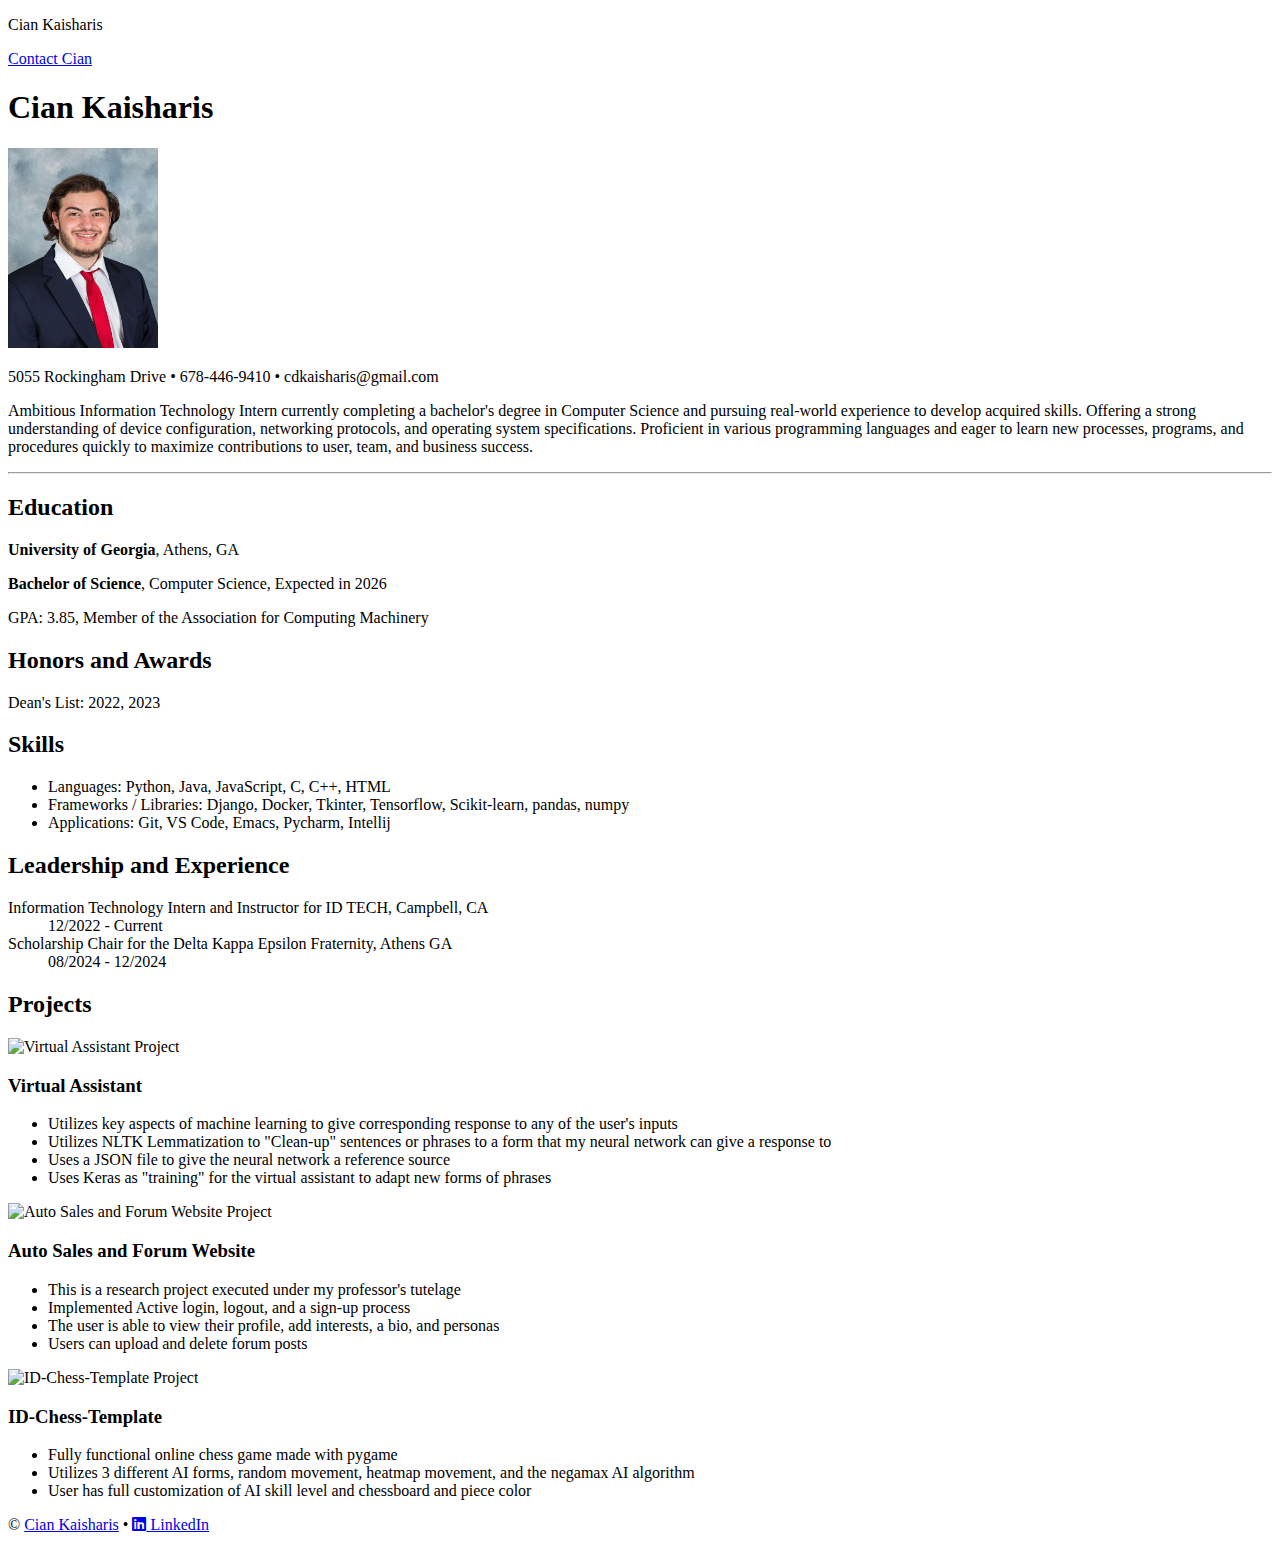
==== index.html @ b3d285bd "main commit" ====
<!DOCTYPE html>
<html>
<head>
    <link rel="stylesheet" href="https://cdnjs.cloudflare.com/ajax/libs/font-awesome/6.0.0-beta3/css/all.min.css">
    <link rel="stylesheet" href="css/style.css"> 
    <meta charset="UTF-8">
</head>

<body>
    <nav>
        <p>Cian Kaisharis</p>
        <a href="contact.html">Contact Cian</a>
    </nav>
    <section class="splash"> 
        <h1>Cian Kaisharis</h1>
        <img src="images/headshot.jpeg" alt="Cian Kaisharis' Headshot" width="150" height="200">
        <p class="address">5055 Rockingham Drive • 678-446-9410 • cdkaisharis@gmail.com</p> <!-- Added class address -->
        <p class="tagline">
            Ambitious Information Technology Intern currently completing a bachelor's degree in Computer Science and pursuing real-world experience to develop acquired skills. Offering a strong understanding of device configuration, networking protocols, and operating system specifications. Proficient in various programming languages and eager to learn new processes, programs, and procedures quickly to maximize contributions to user, team, and business success.
        </p> 
    </section>
    <hr>
    <section>
        <h2>Education</h2>
        <p>
            <b>University of Georgia</b>, Athens, GA
            <p><b>Bachelor of Science</b>, Computer Science, Expected in 2026</p>
            <p>GPA: 3.85, Member of the Association for Computing Machinery </p>
        </p>
    </section>
    <section>
        <h2>Honors and Awards</h2>
        <dl>
            <dt>Dean's List: 2022, 2023</dt>
        </dl>
    </section>
    <section>
        <h2>Skills</h2>
        <ul>
            <li>Languages: Python, Java, JavaScript, C, C++, HTML</li>
            <li>Frameworks / Libraries: Django, Docker, Tkinter, Tensorflow, Scikit-learn, pandas, numpy</li>
            <li>Applications: Git, VS Code, Emacs, Pycharm, Intellij</li>
        </ul>
    </section>
    <section>
        <h2>Leadership and Experience</h2>
        <dl>
            <dt>Information Technology Intern and Instructor for ID TECH, Campbell, CA</dt>
            <dd>12/2022 - Current</dd>
            <dt>Scholarship Chair for the Delta Kappa Epsilon Fraternity, Athens GA </dt>
            <dd>08/2024 - 12/2024</dd>
        </dl>
    </section>
    <section>
        <h2>Projects</h2>
        <div class="three-col"> 
            <div class="card"> 
                <img src="https://nordvpn.com/wp-content/uploads/blog-featured-what-is-chatbot.svg" alt="Virtual Assistant Project">
                <h3>Virtual Assistant</h3>
                <ul>
                    <li>Utilizes key aspects of machine learning to give corresponding response to any of the user's inputs</li>
                    <li>Utilizes NLTK Lemmatization to "Clean-up" sentences or phrases to a form that my neural network can give a response to</li>
                    <li>Uses a JSON file to give the neural network a reference source</li>
                    <li>Uses Keras as "training" for the virtual assistant to adapt new forms of phrases</li>
                </ul>
            </div>
            <div class="card">
                <img src="https://www.taycanforum.com/forum/attachments/screenshot-2022-07-31-at-11-32-42-png.40872/" alt="Auto Sales and Forum Website Project">
                <h3>Auto Sales and Forum Website</h3>
                <ul>
                    <li>This is a research project executed under my professor's tutelage</li>
                    <li>Implemented Active login, logout, and a sign-up process</li>
                    <li>The user is able to view their profile, add interests, a bio, and personas</li>
                    <li>Users can upload and delete forum posts</li>
                </ul>
            </div>
            <div class="card">
                <img src="https://images.chesscomfiles.com/uploads/v1/chess_term/2383de18-b8b2-11eb-a4b4-4bc987a00afe.d34321ae.630x354o.9e62041bc4b5@2x.png" alt="ID-Chess-Template Project">
                <h3>ID-Chess-Template</h3>
                <ul>
                    <li>Fully functional online chess game made with pygame</li>
                    <li>Utilizes 3 different AI forms, random movement, heatmap movement, and the negamax AI algorithm</li>
                    <li>User has full customization of AI skill level and chessboard and piece color</li>
                </ul>
            </div>
        </div>
    </section>
    <footer>
        &copy; <a href="contact.html">Cian Kaisharis</a> •
        <a href="https://www.linkedin.com/in/cian-kaisharis-a7a4b21a5/"><i class="fab fa-linkedin"></i> LinkedIn</a>
    </footer>

</body>
</html>
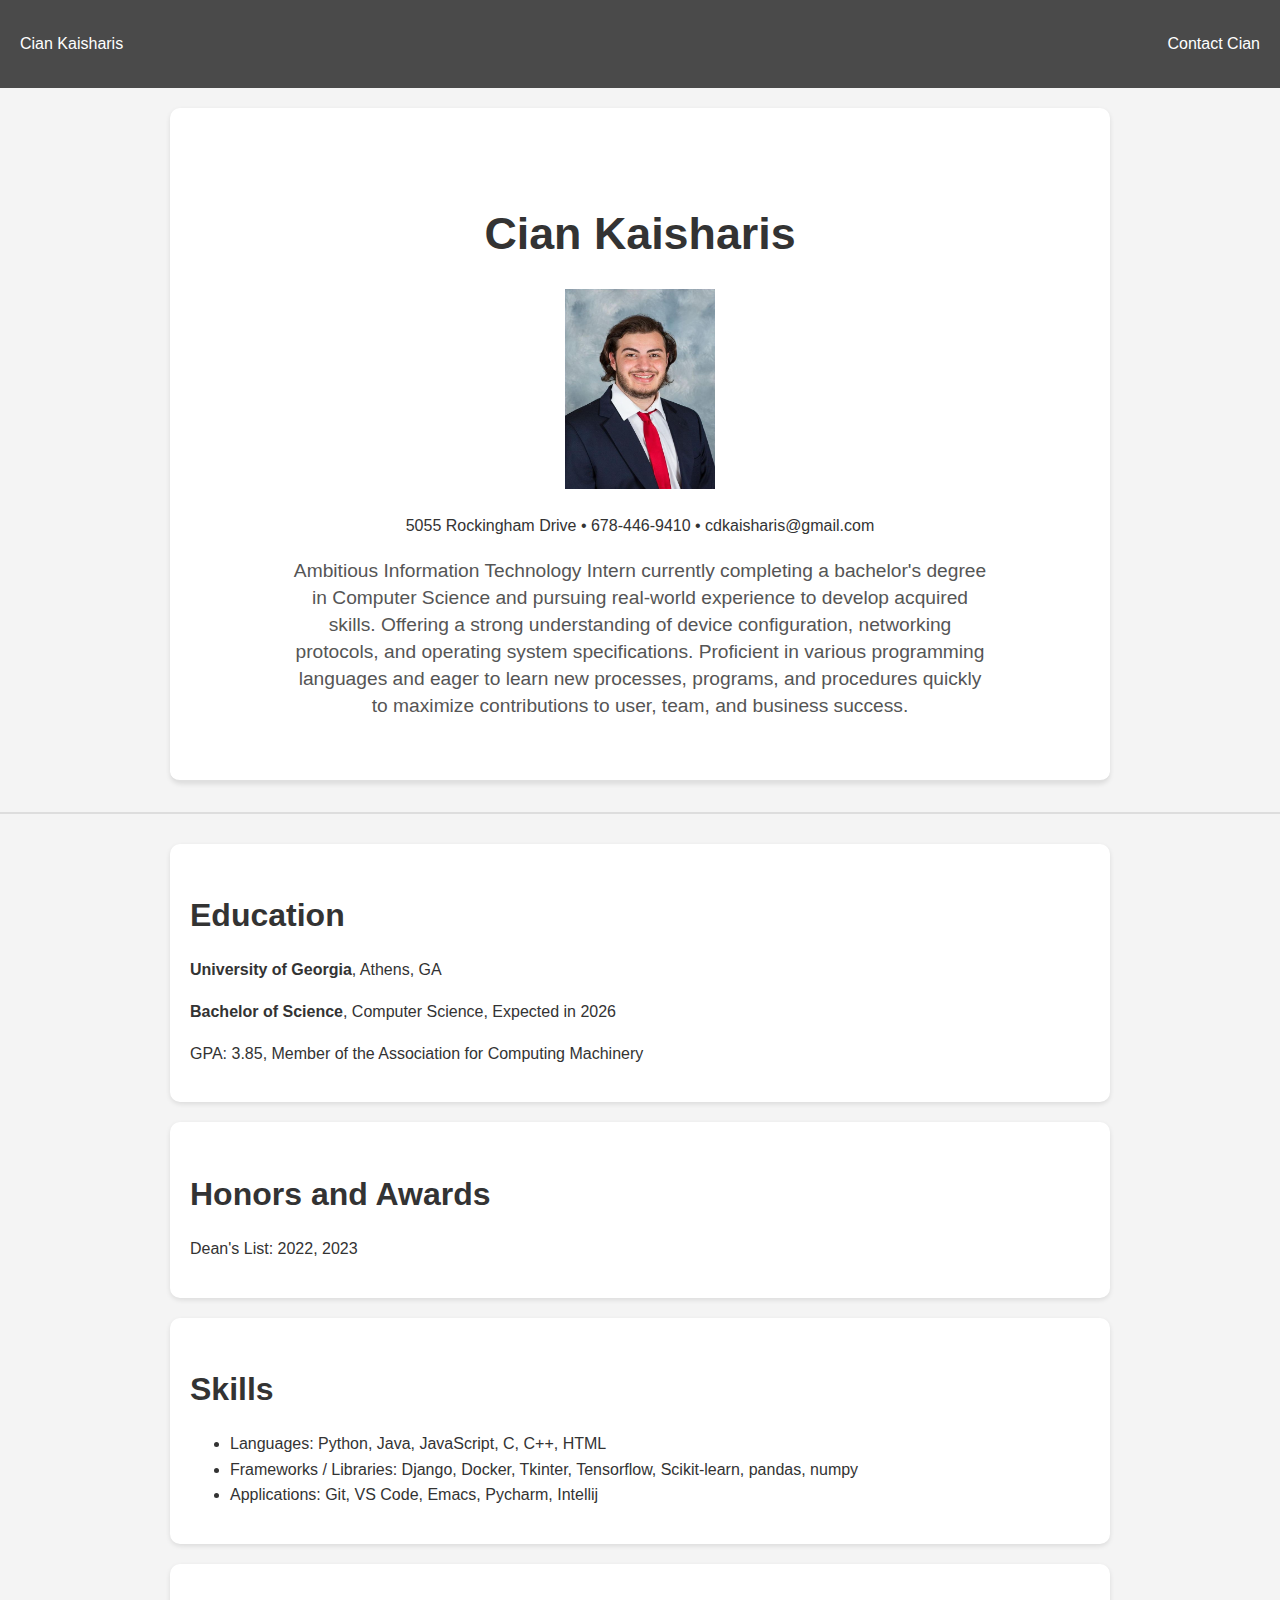
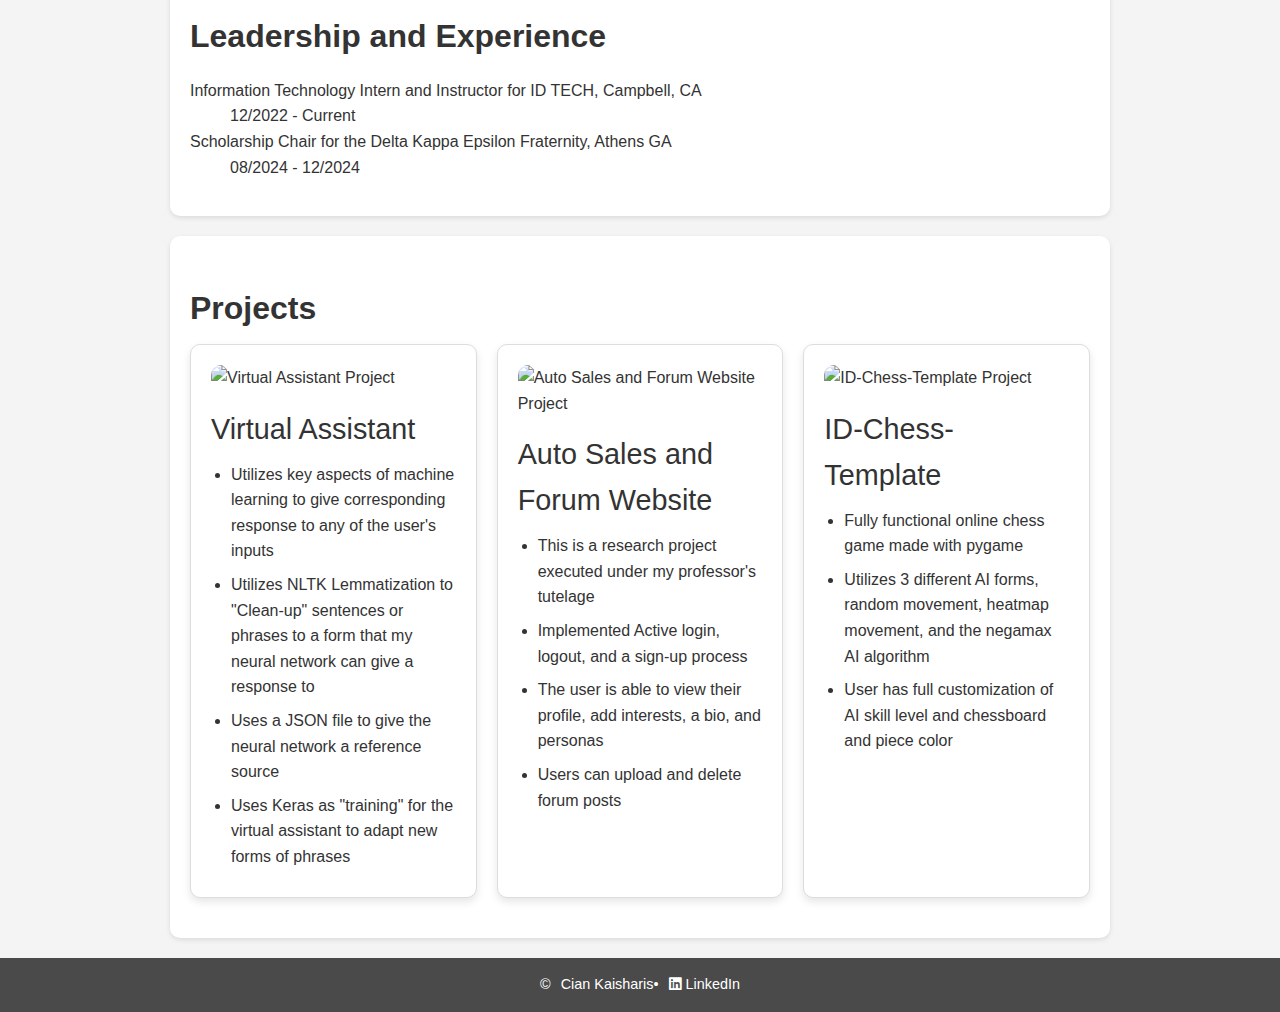
==== commit 20340980: "Update index.html" ====
--- a/index.html
+++ b/index.html
@@ -2,7 +2,7 @@
 <html>
 <head>
     <link rel="stylesheet" href="https://cdnjs.cloudflare.com/ajax/libs/font-awesome/6.0.0-beta3/css/all.min.css">
-    <link rel="stylesheet" href="css/style.css"> 
+    <link rel="stylesheet" href="CSS/style.css"> 
     <meta charset="UTF-8">
 </head>
 
--- a/CSS/style.css
+++ b/CSS/style.css
@@ -0,0 +1,243 @@
+/* General Styles */
+body {
+    margin: 0;
+    font-family: 'Roboto', sans-serif;
+    color: #333;
+    line-height: 1.6;
+    background-color: #f4f4f4;
+}
+
+/* Navigation */
+nav {
+    display: flex;
+    justify-content: space-between;
+    align-items: center;
+    padding: 15px 20px;
+    background-color: #4a4a4a;
+    color: white;
+}
+
+nav p.name {
+    font-size: 1.5em;
+    margin: 0;
+}
+
+nav a {
+    color: #ffffff;
+    text-decoration: none;
+    font-weight: 500;
+    transition: color 0.3s ease;
+}
+
+nav a:hover {
+    color: #e0e0e0;
+}
+
+/* Splash Section */
+.splash {
+    text-align: center;
+    padding: 60px 20px;
+    background-color: #ffffff;
+    border-bottom: 2px solid #e0e0e0;
+}
+
+.splash h1 {
+    font-size: 2.8em;
+    color: #333;
+    margin-bottom: 20px;
+    font-weight: 700;
+}
+
+.headshot {
+    width: 150px;
+    height: 200px;
+    border-radius: 10px;
+    border: 4px solid #333;
+    margin: 20px 0;
+    box-shadow: 0 4px 8px rgba(0, 0, 0, 0.2);
+}
+
+.contact-info, .tagline {
+    max-width: 700px;
+    margin: 0 auto;
+    font-size: 1.2em;
+    color: #555;
+    line-height: 1.4;
+}
+
+.tagline {
+    margin-top: 20px;
+}
+
+/* Horizontal Rule */
+hr {
+    border: 0;
+    border-top: 2px solid #ddd;
+    margin: 30px 0;
+}
+
+/* Sections */
+section {
+    padding: 20px;
+    background-color: #ffffff;
+    margin: 20px auto;
+    max-width: 900px;
+    border-radius: 10px;
+    box-shadow: 0 2px 5px rgba(0, 0, 0, 0.1);
+}
+
+h2 {
+    font-size: 2em;
+    color: #333;
+    margin-bottom: 10px;
+    font-weight: 600;
+}
+
+/* Education Section */
+.education p {
+    margin: 5px 0;
+}
+
+/* Skills Section */
+.skills ul {
+    list-style-type: disc;
+    padding-left: 20px;
+}
+
+/* Projects Section */
+.three-col {
+    display: grid;
+    grid-template-columns: repeat(auto-fill, minmax(280px, 1fr));
+    gap: 20px;
+    margin-bottom: 20px;
+}
+
+.card {
+    background-color: #fff;
+    border: 1px solid #ddd;
+    border-radius: 10px;
+    padding: 20px;
+    box-shadow: 0 4px 8px rgba(0, 0, 0, 0.1);
+    transition: transform 0.3s ease, box-shadow 0.3s ease;
+}
+
+.card:hover {
+    transform: translateY(-5px);
+    box-shadow: 0 6px 12px rgba(0, 0, 0, 0.2);
+}
+
+.card img {
+    max-width: 100%;
+    border-radius: 10px;
+    margin-bottom: 15px;
+}
+
+.card h3 {
+    font-size: 1.8em;
+    margin-top: 0;
+    margin-bottom: 10px;
+    color: #333;
+    font-weight: 500;
+}
+
+.card ul {
+    list-style-type: disc;
+    padding-left: 20px;
+    margin: 0;
+}
+
+.card ul li {
+    margin-bottom: 8px;
+}
+
+.contact-form {
+    max-width: 600px;
+    margin: 40px auto;
+    padding: 20px;
+    background-color: #ffffff;
+    border-radius: 10px;
+    box-shadow: 0 2px 5px rgba(0, 0, 0, 0.1);
+    text-align: center;
+}
+
+.contact-form h1 {
+    font-size: 2em;
+    color: #333;
+    margin-bottom: 20px;
+}
+
+.contact-form p {
+    font-size: 1.1em;
+    color: #555;
+    margin-bottom: 30px;
+}
+
+.one-col {
+    display: flex;
+    flex-direction: column;
+    gap: 20px;
+}
+
+.form-group {
+    text-align: left;
+}
+
+.form-group label {
+    font-size: 1em;
+    color: #333;
+    margin-bottom: 5px;
+    display: block;
+}
+
+.form-group input,
+.form-group textarea {
+    width: 100%;
+    padding: 10px;
+    font-size: 1em;
+    border: 1px solid #ccc;
+    border-radius: 5px;
+}
+
+.form-group input:focus,
+.form-group textarea:focus {
+    border-color: #333;
+    outline: none;
+}
+
+button[type="submit"] {
+    padding: 10px 20px;
+    font-size: 1em;
+    color: #ffffff;
+    background-color: #333;
+    border: none;
+    border-radius: 5px;
+    cursor: pointer;
+    transition: background-color 0.3s ease;
+}
+
+button[type="submit"]:hover {
+    background-color: #555;
+}
+
+/* Footer */
+footer {
+    display: flex;
+    justify-content: center;
+    align-items: center;
+    padding: 15px 20px;
+    background-color: #4a4a4a;
+    color: #ffffff;
+    font-size: 0.9em;
+}
+
+footer a {
+    color: #ffffff;
+    text-decoration: none;
+    margin-left: 10px;
+    font-weight: 500;
+    transition: color 0.3s ease;
+}
+
+footer a:hover {
+    color: #e0e0e0;
+}
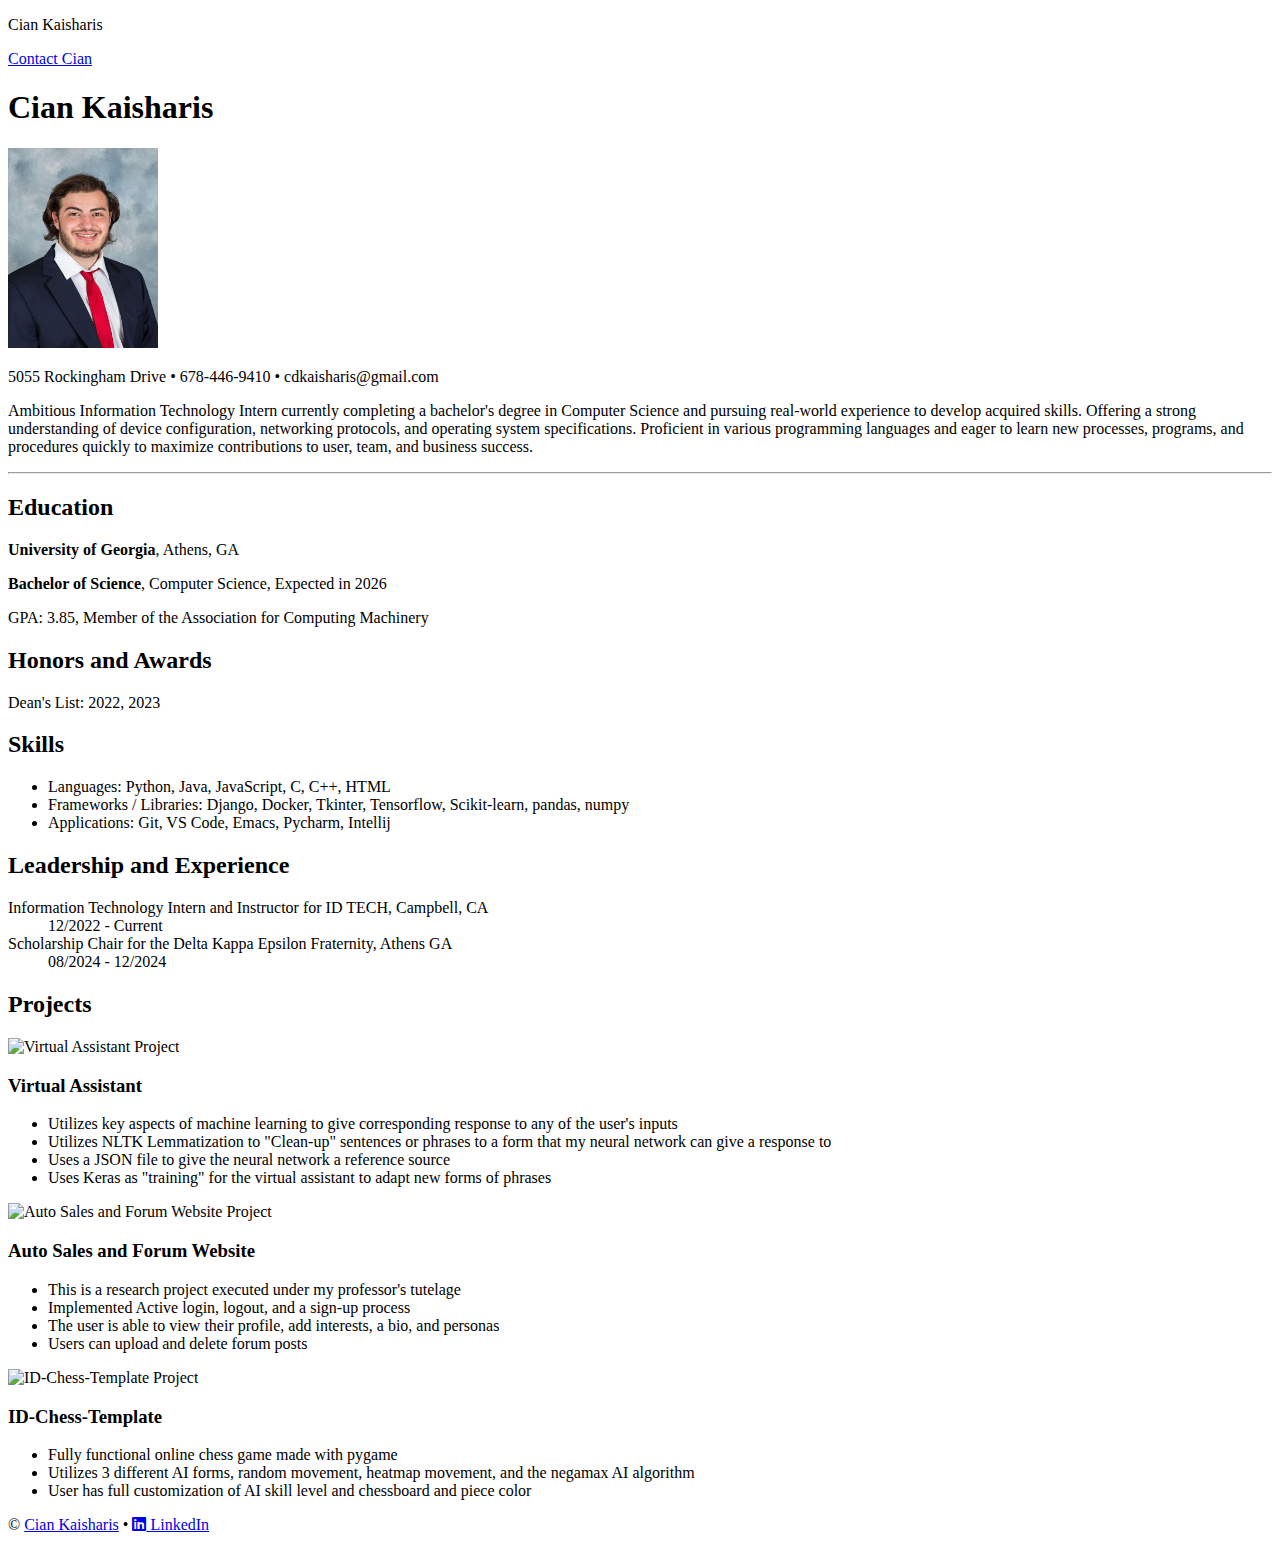
==== commit 46f77946: "Update index.html" ====
--- a/index.html
+++ b/index.html
@@ -2,7 +2,7 @@
 <html>
 <head>
     <link rel="stylesheet" href="https://cdnjs.cloudflare.com/ajax/libs/font-awesome/6.0.0-beta3/css/all.min.css">
-    <link rel="stylesheet" href="CSS/style.css"> 
+    <link rel="stylesheet" href="css/style.css"> 
     <meta charset="UTF-8">
 </head>
 
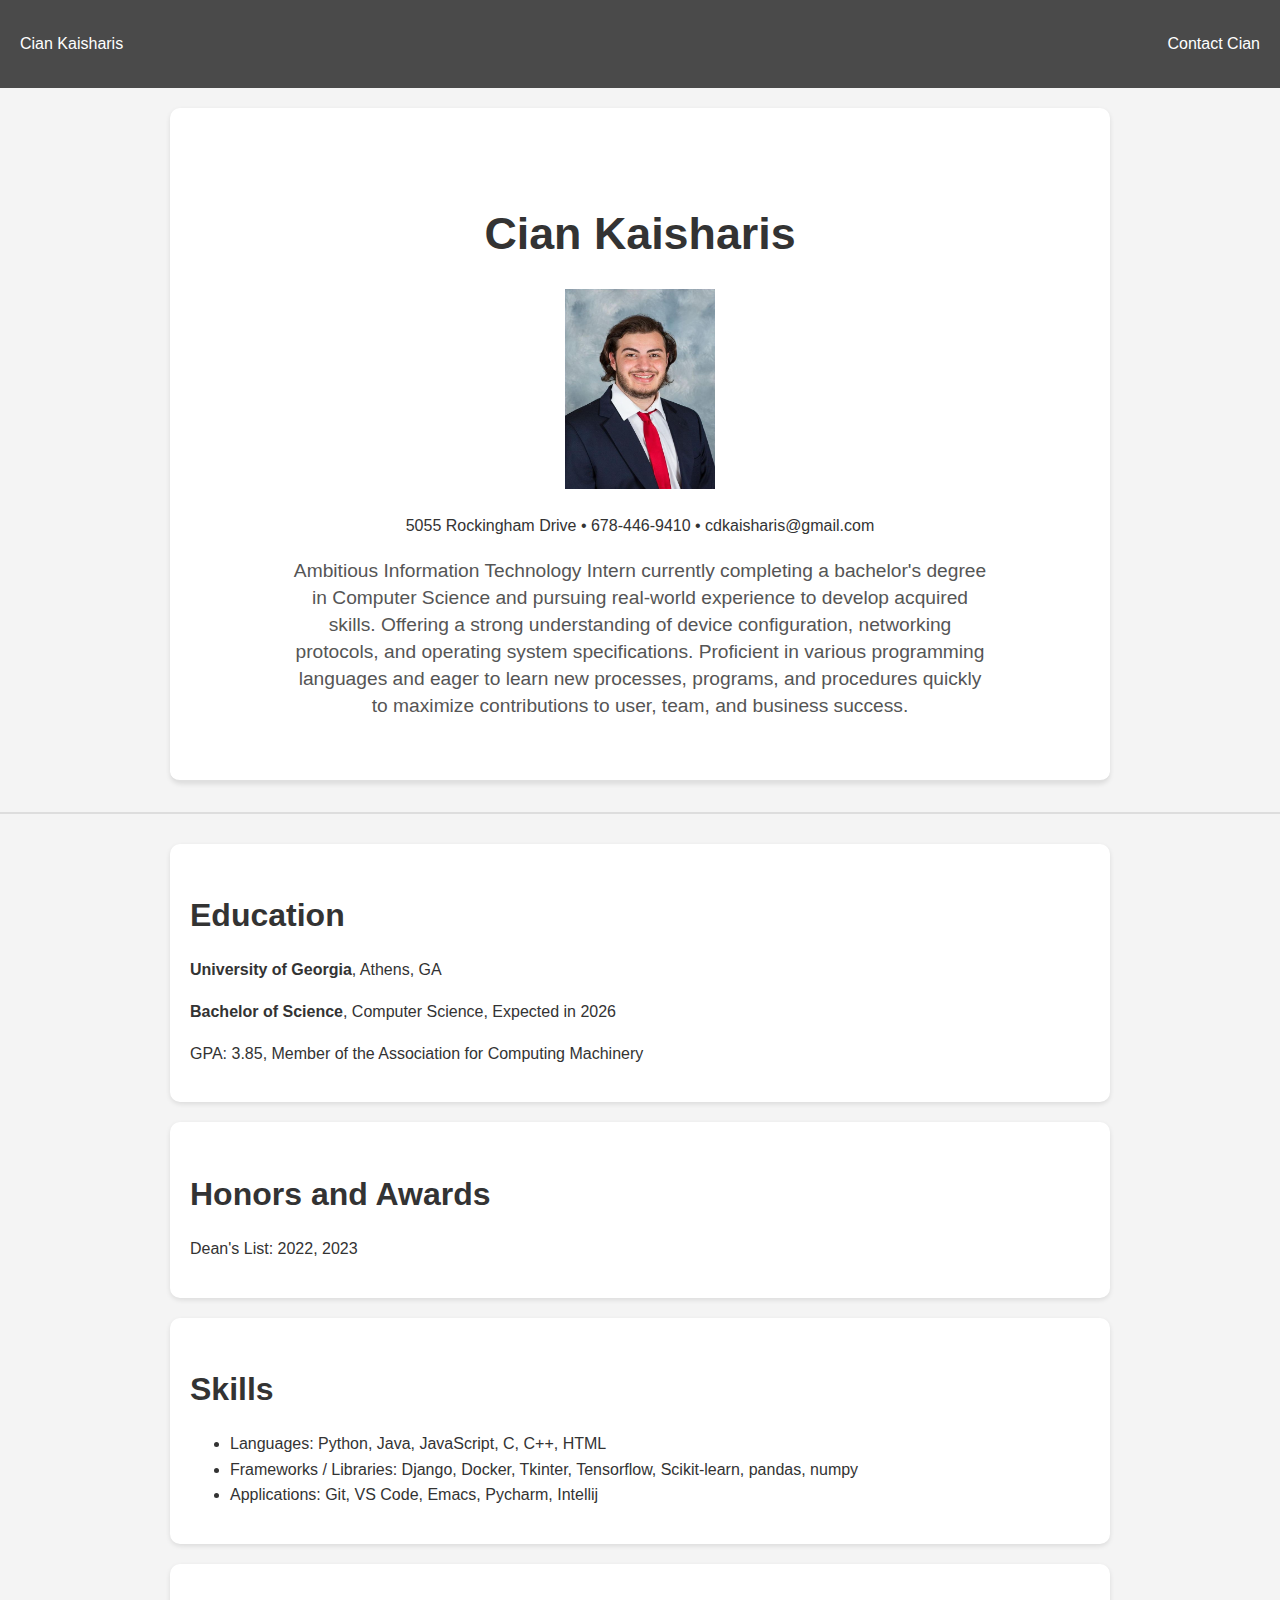
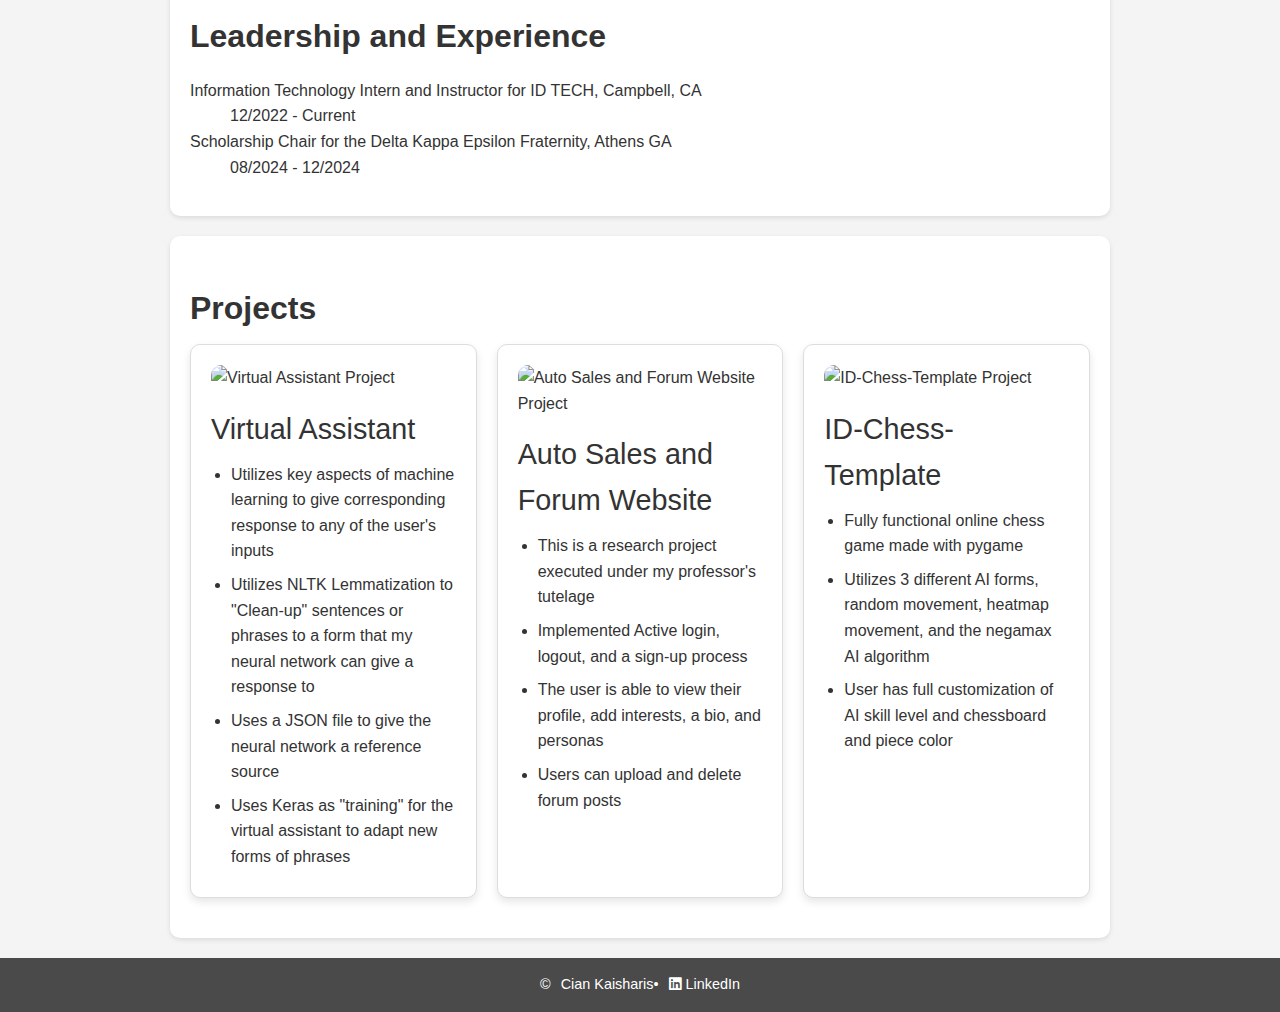
==== commit cd8e5603: "Update index.html" ====
--- a/index.html
+++ b/index.html
@@ -2,7 +2,7 @@
 <html>
 <head>
     <link rel="stylesheet" href="https://cdnjs.cloudflare.com/ajax/libs/font-awesome/6.0.0-beta3/css/all.min.css">
-    <link rel="stylesheet" href="css/style.css"> 
+    <link rel="stylesheet" href="CSS/style.css"> 
     <meta charset="UTF-8">
 </head>
 
--- a/CSS/style.css
+++ b/CSS/style.css
@@ -0,0 +1,243 @@
+/* General Styles */
+body {
+    margin: 0;
+    font-family: 'Roboto', sans-serif;
+    color: #333;
+    line-height: 1.6;
+    background-color: #f4f4f4;
+}
+
+/* Navigation */
+nav {
+    display: flex;
+    justify-content: space-between;
+    align-items: center;
+    padding: 15px 20px;
+    background-color: #4a4a4a;
+    color: white;
+}
+
+nav p.name {
+    font-size: 1.5em;
+    margin: 0;
+}
+
+nav a {
+    color: #ffffff;
+    text-decoration: none;
+    font-weight: 500;
+    transition: color 0.3s ease;
+}
+
+nav a:hover {
+    color: #e0e0e0;
+}
+
+/* Splash Section */
+.splash {
+    text-align: center;
+    padding: 60px 20px;
+    background-color: #ffffff;
+    border-bottom: 2px solid #e0e0e0;
+}
+
+.splash h1 {
+    font-size: 2.8em;
+    color: #333;
+    margin-bottom: 20px;
+    font-weight: 700;
+}
+
+.headshot {
+    width: 150px;
+    height: 200px;
+    border-radius: 10px;
+    border: 4px solid #333;
+    margin: 20px 0;
+    box-shadow: 0 4px 8px rgba(0, 0, 0, 0.2);
+}
+
+.contact-info, .tagline {
+    max-width: 700px;
+    margin: 0 auto;
+    font-size: 1.2em;
+    color: #555;
+    line-height: 1.4;
+}
+
+.tagline {
+    margin-top: 20px;
+}
+
+/* Horizontal Rule */
+hr {
+    border: 0;
+    border-top: 2px solid #ddd;
+    margin: 30px 0;
+}
+
+/* Sections */
+section {
+    padding: 20px;
+    background-color: #ffffff;
+    margin: 20px auto;
+    max-width: 900px;
+    border-radius: 10px;
+    box-shadow: 0 2px 5px rgba(0, 0, 0, 0.1);
+}
+
+h2 {
+    font-size: 2em;
+    color: #333;
+    margin-bottom: 10px;
+    font-weight: 600;
+}
+
+/* Education Section */
+.education p {
+    margin: 5px 0;
+}
+
+/* Skills Section */
+.skills ul {
+    list-style-type: disc;
+    padding-left: 20px;
+}
+
+/* Projects Section */
+.three-col {
+    display: grid;
+    grid-template-columns: repeat(auto-fill, minmax(280px, 1fr));
+    gap: 20px;
+    margin-bottom: 20px;
+}
+
+.card {
+    background-color: #fff;
+    border: 1px solid #ddd;
+    border-radius: 10px;
+    padding: 20px;
+    box-shadow: 0 4px 8px rgba(0, 0, 0, 0.1);
+    transition: transform 0.3s ease, box-shadow 0.3s ease;
+}
+
+.card:hover {
+    transform: translateY(-5px);
+    box-shadow: 0 6px 12px rgba(0, 0, 0, 0.2);
+}
+
+.card img {
+    max-width: 100%;
+    border-radius: 10px;
+    margin-bottom: 15px;
+}
+
+.card h3 {
+    font-size: 1.8em;
+    margin-top: 0;
+    margin-bottom: 10px;
+    color: #333;
+    font-weight: 500;
+}
+
+.card ul {
+    list-style-type: disc;
+    padding-left: 20px;
+    margin: 0;
+}
+
+.card ul li {
+    margin-bottom: 8px;
+}
+
+.contact-form {
+    max-width: 600px;
+    margin: 40px auto;
+    padding: 20px;
+    background-color: #ffffff;
+    border-radius: 10px;
+    box-shadow: 0 2px 5px rgba(0, 0, 0, 0.1);
+    text-align: center;
+}
+
+.contact-form h1 {
+    font-size: 2em;
+    color: #333;
+    margin-bottom: 20px;
+}
+
+.contact-form p {
+    font-size: 1.1em;
+    color: #555;
+    margin-bottom: 30px;
+}
+
+.one-col {
+    display: flex;
+    flex-direction: column;
+    gap: 20px;
+}
+
+.form-group {
+    text-align: left;
+}
+
+.form-group label {
+    font-size: 1em;
+    color: #333;
+    margin-bottom: 5px;
+    display: block;
+}
+
+.form-group input,
+.form-group textarea {
+    width: 100%;
+    padding: 10px;
+    font-size: 1em;
+    border: 1px solid #ccc;
+    border-radius: 5px;
+}
+
+.form-group input:focus,
+.form-group textarea:focus {
+    border-color: #333;
+    outline: none;
+}
+
+button[type="submit"] {
+    padding: 10px 20px;
+    font-size: 1em;
+    color: #ffffff;
+    background-color: #333;
+    border: none;
+    border-radius: 5px;
+    cursor: pointer;
+    transition: background-color 0.3s ease;
+}
+
+button[type="submit"]:hover {
+    background-color: #555;
+}
+
+/* Footer */
+footer {
+    display: flex;
+    justify-content: center;
+    align-items: center;
+    padding: 15px 20px;
+    background-color: #4a4a4a;
+    color: #ffffff;
+    font-size: 0.9em;
+}
+
+footer a {
+    color: #ffffff;
+    text-decoration: none;
+    margin-left: 10px;
+    font-weight: 500;
+    transition: color 0.3s ease;
+}
+
+footer a:hover {
+    color: #e0e0e0;
+}
